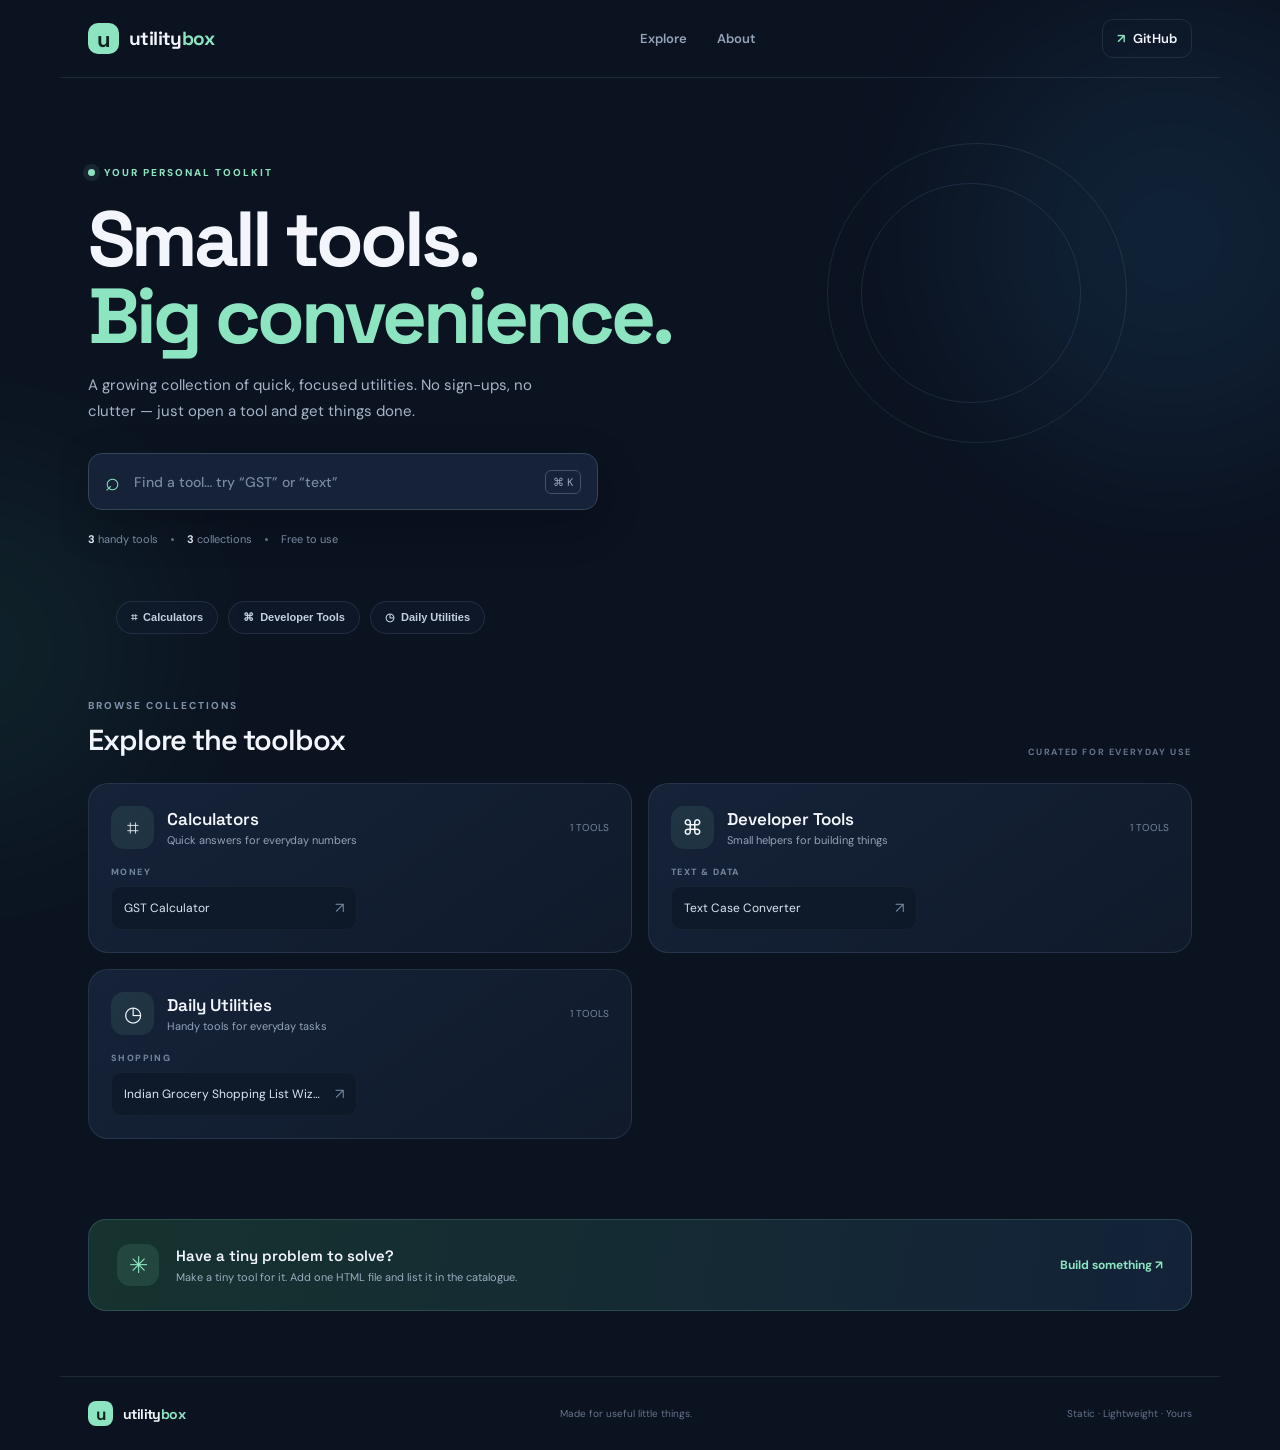
==== index.html @ 5e4638fd "Alpha Alpha" ====
<!doctype html>
<html lang="en">
<head>
  <meta charset="utf-8"><meta name="viewport" content="width=device-width,initial-scale=1">
  <meta name="theme-color" content="#101827">
  <title>UtilityBox — Small tools, big convenience</title>
  <link rel="preconnect" href="https://fonts.googleapis.com">
  <link rel="preconnect" href="https://fonts.gstatic.com" crossorigin>
  <link href="https://fonts.googleapis.com/css2?family=DM+Sans:wght@400;500;600;700;800&family=Space+Grotesk:wght@500;600;700&display=swap" rel="stylesheet">
  <link rel="stylesheet" href="assets/css/style.css">
</head>
<body>
  <div class="ambient ambient-one"></div><div class="ambient ambient-two"></div>
  <header class="topbar">
    <a class="brand" href="./"><span class="brand-mark">u</span><span>utility<span class="brand-accent">box</span></span></a>
    <nav><a href="#categories">Explore</a><a href="#about">About</a></nav>
    <a class="github-link" href="https://github.com/" target="_blank" rel="noreferrer"><span>↗</span> GitHub</a>
  </header>
  <main>
    <section class="hero">
      <div class="eyebrow"><span class="pulse"></span> YOUR PERSONAL TOOLKIT</div>
      <h1>Small tools.<br><span>Big convenience.</span></h1>
      <p class="hero-copy">A growing collection of quick, focused utilities. No sign-ups, no clutter — just open a tool and get things done.</p>
      <div class="search-wrap"><span class="search-icon">⌕</span><input id="search" type="search" placeholder="Find a tool… try “GST” or “text”" autocomplete="off"><kbd>⌘ K</kbd></div>
      <div class="hero-meta"><span><b id="tool-count">0</b> handy tools</span><i></i><span><b id="category-count">0</b> collections</span><i></i><span>Free to use</span></div>
      <div class="hero-orbit orbit-a"></div><div class="hero-orbit orbit-b"></div>
    </section>
    <section class="quick-row" id="quick-row"></section>
    <section class="section" id="categories">
      <div class="section-heading"><div><div class="eyebrow muted">BROWSE COLLECTIONS</div><h2>Explore the toolbox</h2></div><div class="view-label">CURATED FOR EVERYDAY USE</div></div>
      <div id="catalog" class="catalog"></div>
      <div id="empty" class="empty hidden"><div class="empty-icon">⌕</div><h3>No tools found</h3><p>Try another keyword or clear your search.</p></div>
    </section>
    <section class="bottom-banner" id="about"><div class="banner-icon">✳</div><div><h3>Have a tiny problem to solve?</h3><p>Make a tiny tool for it. Add one HTML file and list it in the catalogue.</p></div><a href="https://github.com/" target="_blank" rel="noreferrer">Build something ↗</a></section>
  </main>
  <footer><a class="brand footer-brand" href="./"><span class="brand-mark">u</span><span>utility<span class="brand-accent">box</span></span></a><span>Made for useful little things.</span><span>Static · Lightweight · Yours</span></footer>
  <script src="assets/js/catalog.js"></script><script src="assets/js/app.js"></script>
</body></html>
---- assets/css/style.css ----
:root{--bg:#0b1220;--panel:#111c2e;--panel2:#152238;--line:rgba(174,196,226,.12);--text:#f2f6fc;--muted:#93a3ba;--mint:#8ce4c0;--blue:#9bb8ff;--radius:20px}*{box-sizing:border-box}html{scroll-behavior:smooth}body{margin:0;background:var(--bg);color:var(--text);font-family:"DM Sans",sans-serif;overflow-x:hidden}.ambient{position:absolute;pointer-events:none;filter:blur(85px);opacity:.17;border-radius:50%;z-index:-1}.ambient-one{width:420px;height:420px;background:#286e9e;top:30px;right:-100px}.ambient-two{width:380px;height:380px;background:#236c59;top:460px;left:-220px}.topbar{height:78px;max-width:1160px;margin:auto;padding:0 28px;display:flex;align-items:center;justify-content:space-between;border-bottom:1px solid var(--line)}.brand{display:flex;align-items:center;gap:10px;color:var(--text);font:700 19px "Space Grotesk";text-decoration:none;letter-spacing:-.6px}.brand-mark{display:grid;place-items:center;width:31px;height:31px;border-radius:10px;background:var(--mint);color:#10251f;font-size:22px}.brand-accent{color:var(--mint)}nav{display:flex;gap:30px;margin-left:80px}nav a,.github-link{color:var(--muted);text-decoration:none;font-size:13px;font-weight:600}nav a:hover,.github-link:hover{color:var(--mint)}.github-link{border:1px solid var(--line);padding:10px 14px;border-radius:11px;color:var(--text)}.github-link span{color:var(--mint);margin-right:5px}.hero{max-width:1160px;margin:0 auto;padding:88px 28px 55px;position:relative;overflow:hidden}.eyebrow{font-size:10px;letter-spacing:2px;font-weight:800;color:var(--mint);display:flex;align-items:center;gap:9px}.pulse{width:7px;height:7px;background:var(--mint);border-radius:50%;box-shadow:0 0 0 5px #8ce4c018}h1{font:700 clamp(48px,7vw,78px)/.99 "Space Grotesk";letter-spacing:-4px;margin:22px 0 18px;position:relative;z-index:1}h1 span{color:var(--mint)}.hero-copy{color:#a7b5c9;max-width:490px;line-height:1.7;font-size:15px;margin:0 0 29px}.search-wrap{height:57px;max-width:510px;background:#152238;border:1px solid #34445d;border-radius:14px;display:flex;align-items:center;padding:0 16px;gap:12px;box-shadow:0 14px 45px #0003;position:relative;z-index:2}.search-icon{font-size:25px;color:var(--mint)}.search-wrap input{flex:1;min-width:0;background:transparent;border:0;outline:0;color:var(--text);font:500 14px "DM Sans"}.search-wrap input::placeholder{color:#7889a2}.search-wrap kbd{font:11px "DM Sans";color:#9baac0;border:1px solid #40516b;border-radius:6px;padding:4px 7px}.hero-meta{display:flex;gap:13px;align-items:center;margin-top:22px;color:#7f90a9;font-size:11px}.hero-meta b{color:#e9f1fb}.hero-meta i{height:3px;width:3px;background:#64748b;border-radius:50%}.hero-orbit{position:absolute;border:1px solid #9be5c51c;border-radius:50%;right:8%;top:65px;width:300px;height:300px}.orbit-b{right:12%;top:105px;width:220px;height:220px;border-color:#9bb8ff20}.quick-row{max-width:1104px;margin:0 auto 65px;padding:0 28px;display:flex;gap:10px;flex-wrap:wrap}.quick-chip{border:1px solid var(--line);background:#111c2e99;border-radius:99px;padding:9px 14px;color:#c4d0df;font-size:11px;font-weight:600;cursor:pointer;transition:.2s}.quick-chip:hover{border-color:#8ce4c077;color:var(--mint);transform:translateY(-2px)}.section{max-width:1160px;margin:auto;padding:0 28px 80px}.section-heading{display:flex;justify-content:space-between;align-items:end;margin-bottom:25px}.muted{color:#7f91a9}.section-heading h2{font:600 29px "Space Grotesk";letter-spacing:-1px;margin:9px 0 0}.view-label{color:#65758c;font-size:9px;letter-spacing:1.6px;font-weight:700}.catalog{display:grid;grid-template-columns:repeat(2,minmax(0,1fr));gap:16px}.category-card{background:linear-gradient(145deg,#152238,#101a2b);border:1px solid var(--line);border-radius:var(--radius);padding:22px;min-width:0;transition:.2s}.category-card:hover{border-color:#8ce4c044;transform:translateY(-2px)}.category-top{display:flex;align-items:center;gap:13px;margin-bottom:17px}.category-icon{width:43px;height:43px;border-radius:13px;display:grid;place-items:center;font-size:21px;background:#8ce4c018}.category-top h3{font:600 17px "Space Grotesk";margin:0 0 3px}.category-top p{font-size:11px;color:var(--muted);margin:0}.tool-count{margin-left:auto;color:#7587a0;font-size:10px}.subcategory{margin-top:16px}.subcategory-title{font-size:9px;color:#74869e;letter-spacing:1.4px;font-weight:800;margin-bottom:8px}.tool-list{display:grid;grid-template-columns:repeat(2,minmax(0,1fr));gap:7px}.tool-link{display:flex;align-items:center;justify-content:space-between;gap:8px;background:#0d1727a8;border:1px solid #ffffff08;border-radius:10px;padding:11px 12px;color:#dce6f3;text-decoration:none;font-size:12px;min-width:0;transition:.18s}.tool-link span:first-child{overflow:hidden;text-overflow:ellipsis;white-space:nowrap}.tool-link .arrow{color:#70849d;font-size:15px}.tool-link:hover{background:#1a2b40;border-color:#8ce4c044;color:var(--mint)}.tool-link:hover .arrow{color:var(--mint)}.empty{text-align:center;padding:55px 15px;color:var(--muted)}.empty-icon{font-size:35px;color:var(--mint)}.empty h3{color:var(--text);margin-bottom:4px}.empty p{font-size:13px}.hidden{display:none!important}.bottom-banner{max-width:1104px;margin:0 auto 65px;padding:24px 28px;border:1px solid #8ce4c02b;border-radius:18px;background:linear-gradient(100deg,#16332f,#132238);display:flex;align-items:center;gap:17px}.banner-icon{width:42px;height:42px;display:grid;place-items:center;background:#8ce4c01c;color:var(--mint);border-radius:13px;font-size:23px}.bottom-banner h3{font:600 15px "Space Grotesk";margin:0 0 5px}.bottom-banner p{margin:0;color:#9aadc0;font-size:11px}.bottom-banner a{margin-left:auto;white-space:nowrap;color:var(--mint);font-size:12px;font-weight:700;text-decoration:none}footer{border-top:1px solid var(--line);max-width:1160px;margin:auto;padding:24px 28px;display:flex;align-items:center;justify-content:space-between;color:#65758c;font-size:10px}.footer-brand{font-size:14px}.footer-brand .brand-mark{width:25px;height:25px;font-size:17px;border-radius:8px}@media(max-width:700px){.topbar{height:66px;padding:0 19px}nav{display:none}.hero{padding:67px 20px 45px}h1{letter-spacing:-2.5px}.hero-orbit{right:-140px;opacity:.5}.quick-row{padding:0 20px;margin-bottom:48px}.section{padding:0 20px 55px}.catalog{grid-template-columns:1fr}.section-heading{align-items:start;gap:12px}.view-label{display:none}.bottom-banner{margin:0 20px 45px;align-items:flex-start;flex-wrap:wrap;padding:20px}.bottom-banner a{margin-left:59px}footer{padding:22px 20px;gap:12px;flex-wrap:wrap}footer>span:last-child{display:none}.tool-list{grid-template-columns:1fr 1fr}}@media(max-width:390px){.tool-list{grid-template-columns:1fr}.hero-meta{gap:8px;font-size:10px}}
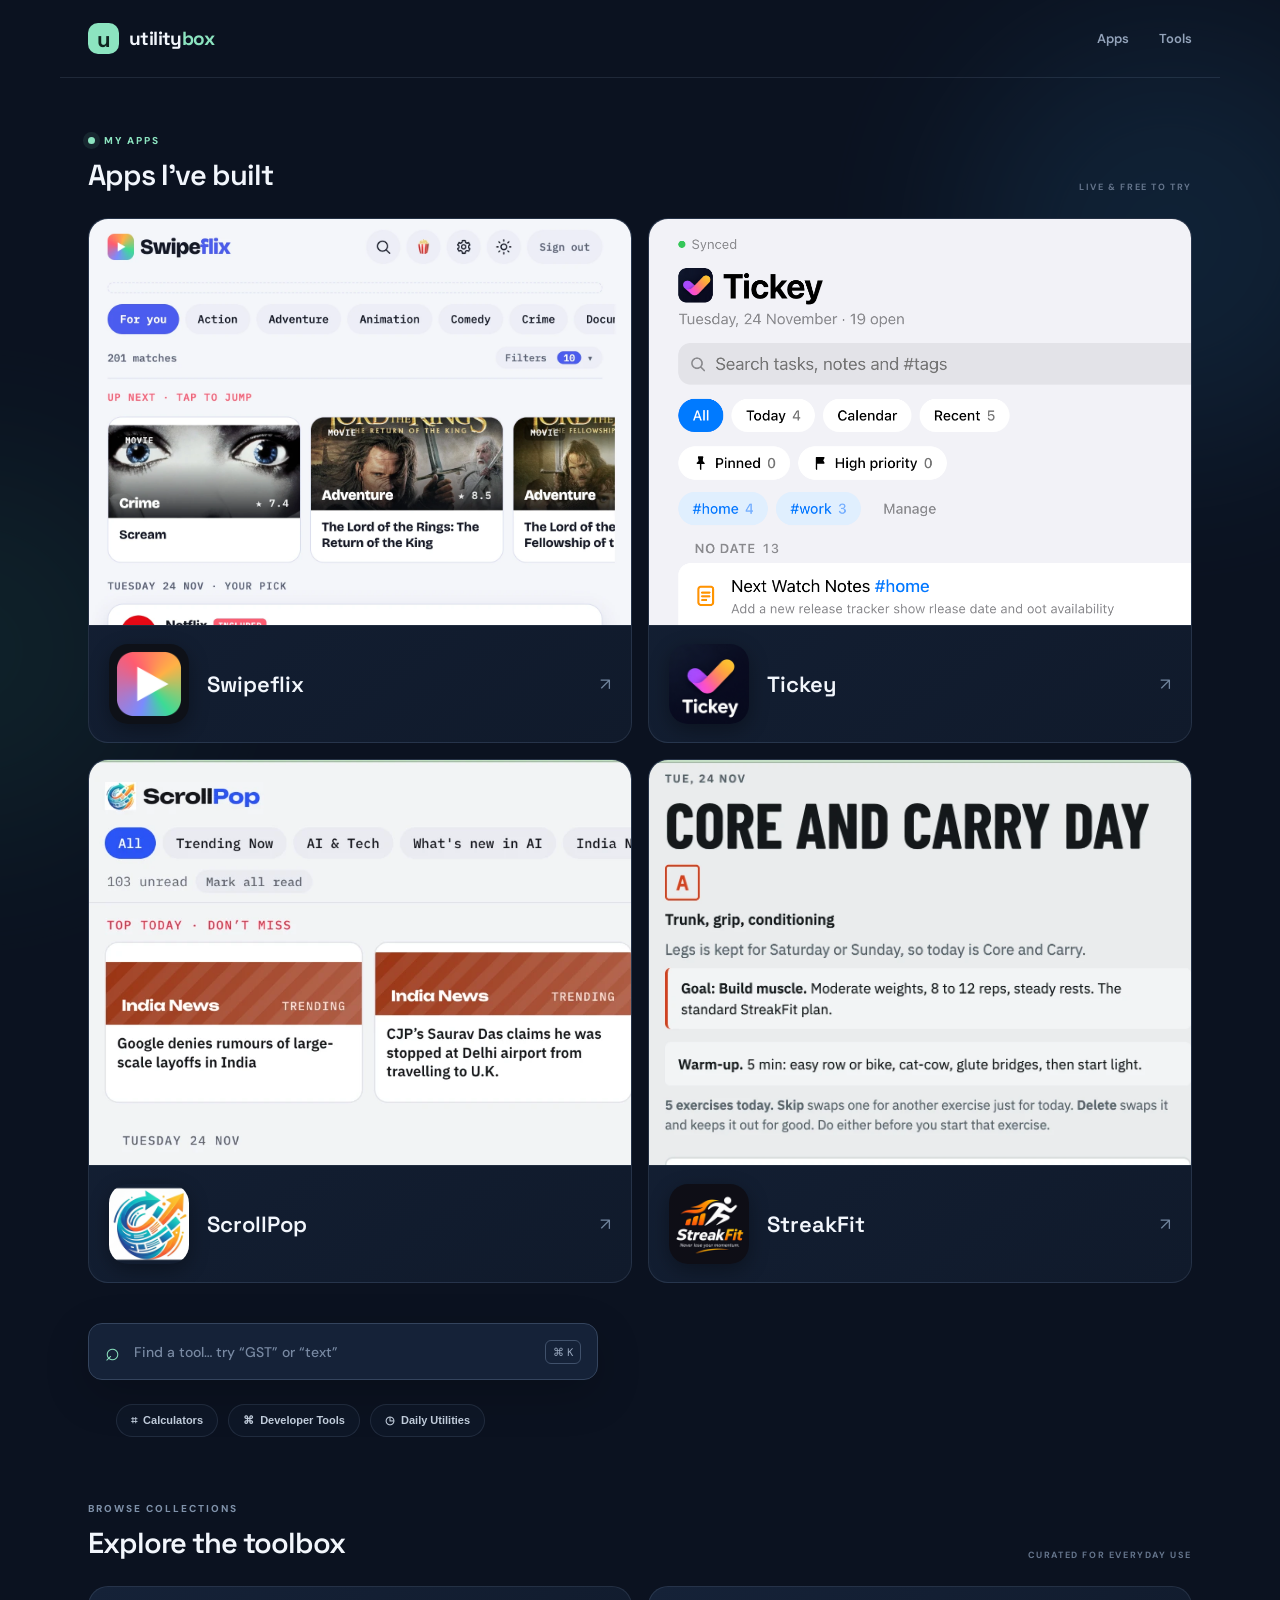
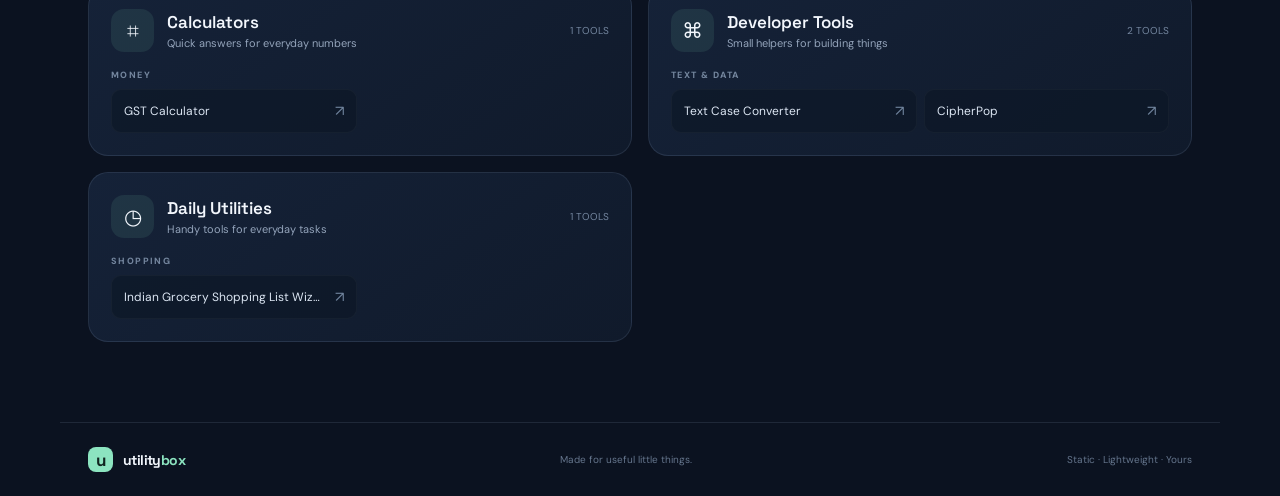
==== commit c5cc4237: "Added Apps Added Apps" ====
--- a/index.html
+++ b/index.html
@@ -13,26 +13,24 @@
   <div class="ambient ambient-one"></div><div class="ambient ambient-two"></div>
   <header class="topbar">
     <a class="brand" href="./"><span class="brand-mark">u</span><span>utility<span class="brand-accent">box</span></span></a>
-    <nav><a href="#categories">Explore</a><a href="#about">About</a></nav>
-    <a class="github-link" href="https://github.com/" target="_blank" rel="noreferrer"><span>↗</span> GitHub</a>
+    <nav><a href="#apps">Apps</a><a href="#categories">Tools</a>
+      <!-- <a href="#about">About</a></nav>
+    <a class="github-link" href="https://github.com/" target="_blank" rel="noreferrer"><span>↗</span> GitHub</a> -->
   </header>
   <main>
-    <section class="hero">
-      <div class="eyebrow"><span class="pulse"></span> YOUR PERSONAL TOOLKIT</div>
-      <h1>Small tools.<br><span>Big convenience.</span></h1>
-      <p class="hero-copy">A growing collection of quick, focused utilities. No sign-ups, no clutter — just open a tool and get things done.</p>
-      <div class="search-wrap"><span class="search-icon">⌕</span><input id="search" type="search" placeholder="Find a tool… try “GST” or “text”" autocomplete="off"><kbd>⌘ K</kbd></div>
-      <div class="hero-meta"><span><b id="tool-count">0</b> handy tools</span><i></i><span><b id="category-count">0</b> collections</span><i></i><span>Free to use</span></div>
-      <div class="hero-orbit orbit-a"></div><div class="hero-orbit orbit-b"></div>
+    <section class="section gallery" id="apps">
+      <div class="section-heading"><div><div class="eyebrow"><span class="pulse"></span> MY APPS</div><h2>Apps I've built</h2></div><div class="view-label">LIVE &amp; FREE TO TRY</div></div>
+      <div class="app-grid" id="app-grid"></div>
     </section>
+    <section class="section search-section"><div class="search-wrap"><span class="search-icon">⌕</span><input id="search" type="search" placeholder="Find a tool… try “GST” or “text”" autocomplete="off"><kbd>⌘ K</kbd></div></section>
     <section class="quick-row" id="quick-row"></section>
     <section class="section" id="categories">
       <div class="section-heading"><div><div class="eyebrow muted">BROWSE COLLECTIONS</div><h2>Explore the toolbox</h2></div><div class="view-label">CURATED FOR EVERYDAY USE</div></div>
       <div id="catalog" class="catalog"></div>
       <div id="empty" class="empty hidden"><div class="empty-icon">⌕</div><h3>No tools found</h3><p>Try another keyword or clear your search.</p></div>
     </section>
-    <section class="bottom-banner" id="about"><div class="banner-icon">✳</div><div><h3>Have a tiny problem to solve?</h3><p>Make a tiny tool for it. Add one HTML file and list it in the catalogue.</p></div><a href="https://github.com/" target="_blank" rel="noreferrer">Build something ↗</a></section>
+    <!-- <section class="bottom-banner" id="about"><div class="banner-icon">✳</div><div><h3>Have a tiny problem to solve?</h3><p>Make a tiny tool for it. Add one HTML file and list it in the catalogue.</p></div><a href="https://github.com/" target="_blank" rel="noreferrer">Build something ↗</a></section> -->
   </main>
   <footer><a class="brand footer-brand" href="./"><span class="brand-mark">u</span><span>utility<span class="brand-accent">box</span></span></a><span>Made for useful little things.</span><span>Static · Lightweight · Yours</span></footer>
-  <script src="assets/js/catalog.js"></script><script src="assets/js/app.js"></script>
+  <script src="assets/js/apps.js"></script><script src="assets/js/catalog.js"></script><script src="assets/js/app.js"></script>
 </body></html>
--- a/assets/css/style.css
+++ b/assets/css/style.css
@@ -1 +1 @@
-:root{--bg:#0b1220;--panel:#111c2e;--panel2:#152238;--line:rgba(174,196,226,.12);--text:#f2f6fc;--muted:#93a3ba;--mint:#8ce4c0;--blue:#9bb8ff;--radius:20px}*{box-sizing:border-box}html{scroll-behavior:smooth}body{margin:0;background:var(--bg);color:var(--text);font-family:"DM Sans",sans-serif;overflow-x:hidden}.ambient{position:absolute;pointer-events:none;filter:blur(85px);opacity:.17;border-radius:50%;z-index:-1}.ambient-one{width:420px;height:420px;background:#286e9e;top:30px;right:-100px}.ambient-two{width:380px;height:380px;background:#236c59;top:460px;left:-220px}.topbar{height:78px;max-width:1160px;margin:auto;padding:0 28px;display:flex;align-items:center;justify-content:space-between;border-bottom:1px solid var(--line)}.brand{display:flex;align-items:center;gap:10px;color:var(--text);font:700 19px "Space Grotesk";text-decoration:none;letter-spacing:-.6px}.brand-mark{display:grid;place-items:center;width:31px;height:31px;border-radius:10px;background:var(--mint);color:#10251f;font-size:22px}.brand-accent{color:var(--mint)}nav{display:flex;gap:30px;margin-left:80px}nav a,.github-link{color:var(--muted);text-decoration:none;font-size:13px;font-weight:600}nav a:hover,.github-link:hover{color:var(--mint)}.github-link{border:1px solid var(--line);padding:10px 14px;border-radius:11px;color:var(--text)}.github-link span{color:var(--mint);margin-right:5px}.hero{max-width:1160px;margin:0 auto;padding:88px 28px 55px;position:relative;overflow:hidden}.eyebrow{font-size:10px;letter-spacing:2px;font-weight:800;color:var(--mint);display:flex;align-items:center;gap:9px}.pulse{width:7px;height:7px;background:var(--mint);border-radius:50%;box-shadow:0 0 0 5px #8ce4c018}h1{font:700 clamp(48px,7vw,78px)/.99 "Space Grotesk";letter-spacing:-4px;margin:22px 0 18px;position:relative;z-index:1}h1 span{color:var(--mint)}.hero-copy{color:#a7b5c9;max-width:490px;line-height:1.7;font-size:15px;margin:0 0 29px}.search-wrap{height:57px;max-width:510px;background:#152238;border:1px solid #34445d;border-radius:14px;display:flex;align-items:center;padding:0 16px;gap:12px;box-shadow:0 14px 45px #0003;position:relative;z-index:2}.search-icon{font-size:25px;color:var(--mint)}.search-wrap input{flex:1;min-width:0;background:transparent;border:0;outline:0;color:var(--text);font:500 14px "DM Sans"}.search-wrap input::placeholder{color:#7889a2}.search-wrap kbd{font:11px "DM Sans";color:#9baac0;border:1px solid #40516b;border-radius:6px;padding:4px 7px}.hero-meta{display:flex;gap:13px;align-items:center;margin-top:22px;color:#7f90a9;font-size:11px}.hero-meta b{color:#e9f1fb}.hero-meta i{height:3px;width:3px;background:#64748b;border-radius:50%}.hero-orbit{position:absolute;border:1px solid #9be5c51c;border-radius:50%;right:8%;top:65px;width:300px;height:300px}.orbit-b{right:12%;top:105px;width:220px;height:220px;border-color:#9bb8ff20}.quick-row{max-width:1104px;margin:0 auto 65px;padding:0 28px;display:flex;gap:10px;flex-wrap:wrap}.quick-chip{border:1px solid var(--line);background:#111c2e99;border-radius:99px;padding:9px 14px;color:#c4d0df;font-size:11px;font-weight:600;cursor:pointer;transition:.2s}.quick-chip:hover{border-color:#8ce4c077;color:var(--mint);transform:translateY(-2px)}.section{max-width:1160px;margin:auto;padding:0 28px 80px}.section-heading{display:flex;justify-content:space-between;align-items:end;margin-bottom:25px}.muted{color:#7f91a9}.section-heading h2{font:600 29px "Space Grotesk";letter-spacing:-1px;margin:9px 0 0}.view-label{color:#65758c;font-size:9px;letter-spacing:1.6px;font-weight:700}.catalog{display:grid;grid-template-columns:repeat(2,minmax(0,1fr));gap:16px}.category-card{background:linear-gradient(145deg,#152238,#101a2b);border:1px solid var(--line);border-radius:var(--radius);padding:22px;min-width:0;transition:.2s}.category-card:hover{border-color:#8ce4c044;transform:translateY(-2px)}.category-top{display:flex;align-items:center;gap:13px;margin-bottom:17px}.category-icon{width:43px;height:43px;border-radius:13px;display:grid;place-items:center;font-size:21px;background:#8ce4c018}.category-top h3{font:600 17px "Space Grotesk";margin:0 0 3px}.category-top p{font-size:11px;color:var(--muted);margin:0}.tool-count{margin-left:auto;color:#7587a0;font-size:10px}.subcategory{margin-top:16px}.subcategory-title{font-size:9px;color:#74869e;letter-spacing:1.4px;font-weight:800;margin-bottom:8px}.tool-list{display:grid;grid-template-columns:repeat(2,minmax(0,1fr));gap:7px}.tool-link{display:flex;align-items:center;justify-content:space-between;gap:8px;background:#0d1727a8;border:1px solid #ffffff08;border-radius:10px;padding:11px 12px;color:#dce6f3;text-decoration:none;font-size:12px;min-width:0;transition:.18s}.tool-link span:first-child{overflow:hidden;text-overflow:ellipsis;white-space:nowrap}.tool-link .arrow{color:#70849d;font-size:15px}.tool-link:hover{background:#1a2b40;border-color:#8ce4c044;color:var(--mint)}.tool-link:hover .arrow{color:var(--mint)}.empty{text-align:center;padding:55px 15px;color:var(--muted)}.empty-icon{font-size:35px;color:var(--mint)}.empty h3{color:var(--text);margin-bottom:4px}.empty p{font-size:13px}.hidden{display:none!important}.bottom-banner{max-width:1104px;margin:0 auto 65px;padding:24px 28px;border:1px solid #8ce4c02b;border-radius:18px;background:linear-gradient(100deg,#16332f,#132238);display:flex;align-items:center;gap:17px}.banner-icon{width:42px;height:42px;display:grid;place-items:center;background:#8ce4c01c;color:var(--mint);border-radius:13px;font-size:23px}.bottom-banner h3{font:600 15px "Space Grotesk";margin:0 0 5px}.bottom-banner p{margin:0;color:#9aadc0;font-size:11px}.bottom-banner a{margin-left:auto;white-space:nowrap;color:var(--mint);font-size:12px;font-weight:700;text-decoration:none}footer{border-top:1px solid var(--line);max-width:1160px;margin:auto;padding:24px 28px;display:flex;align-items:center;justify-content:space-between;color:#65758c;font-size:10px}.footer-brand{font-size:14px}.footer-brand .brand-mark{width:25px;height:25px;font-size:17px;border-radius:8px}@media(max-width:700px){.topbar{height:66px;padding:0 19px}nav{display:none}.hero{padding:67px 20px 45px}h1{letter-spacing:-2.5px}.hero-orbit{right:-140px;opacity:.5}.quick-row{padding:0 20px;margin-bottom:48px}.section{padding:0 20px 55px}.catalog{grid-template-columns:1fr}.section-heading{align-items:start;gap:12px}.view-label{display:none}.bottom-banner{margin:0 20px 45px;align-items:flex-start;flex-wrap:wrap;padding:20px}.bottom-banner a{margin-left:59px}footer{padding:22px 20px;gap:12px;flex-wrap:wrap}footer>span:last-child{display:none}.tool-list{grid-template-columns:1fr 1fr}}@media(max-width:390px){.tool-list{grid-template-columns:1fr}.hero-meta{gap:8px;font-size:10px}}+:root{--bg:#0b1220;--panel:#111c2e;--panel2:#152238;--line:rgba(174,196,226,.12);--text:#f2f6fc;--muted:#93a3ba;--mint:#8ce4c0;--blue:#9bb8ff;--radius:20px}*{box-sizing:border-box}html{scroll-behavior:smooth}body{margin:0;background:var(--bg);color:var(--text);font-family:"DM Sans",sans-serif;overflow-x:hidden}.ambient{position:absolute;pointer-events:none;filter:blur(85px);opacity:.17;border-radius:50%;z-index:-1}.ambient-one{width:420px;height:420px;background:#286e9e;top:30px;right:-100px}.ambient-two{width:380px;height:380px;background:#236c59;top:460px;left:-220px}.topbar{height:78px;max-width:1160px;margin:auto;padding:0 28px;display:flex;align-items:center;justify-content:space-between;border-bottom:1px solid var(--line)}.brand{display:flex;align-items:center;gap:10px;color:var(--text);font:700 19px "Space Grotesk";text-decoration:none;letter-spacing:-.6px}.brand-mark{display:grid;place-items:center;width:31px;height:31px;border-radius:10px;background:var(--mint);color:#10251f;font-size:22px}.brand-accent{color:var(--mint)}nav{display:flex;gap:30px;margin-left:80px}nav a,.github-link{color:var(--muted);text-decoration:none;font-size:13px;font-weight:600}nav a:hover,.github-link:hover{color:var(--mint)}.github-link{border:1px solid var(--line);padding:10px 14px;border-radius:11px;color:var(--text)}.github-link span{color:var(--mint);margin-right:5px}.hero{max-width:1160px;margin:0 auto;padding:88px 28px 55px;position:relative;overflow:hidden}.eyebrow{font-size:10px;letter-spacing:2px;font-weight:800;color:var(--mint);display:flex;align-items:center;gap:9px}.pulse{width:7px;height:7px;background:var(--mint);border-radius:50%;box-shadow:0 0 0 5px #8ce4c018}h1{font:700 clamp(48px,7vw,78px)/.99 "Space Grotesk";letter-spacing:-4px;margin:22px 0 18px;position:relative;z-index:1}h1 span{color:var(--mint)}.hero-copy{color:#a7b5c9;max-width:490px;line-height:1.7;font-size:15px;margin:0 0 29px}.search-wrap{height:57px;max-width:510px;background:#152238;border:1px solid #34445d;border-radius:14px;display:flex;align-items:center;padding:0 16px;gap:12px;box-shadow:0 14px 45px #0003;position:relative;z-index:2}.search-icon{font-size:25px;color:var(--mint)}.search-wrap input{flex:1;min-width:0;background:transparent;border:0;outline:0;color:var(--text);font:500 14px "DM Sans"}.search-wrap input::placeholder{color:#7889a2}.search-wrap kbd{font:11px "DM Sans";color:#9baac0;border:1px solid #40516b;border-radius:6px;padding:4px 7px}.hero-meta{display:flex;gap:13px;align-items:center;margin-top:22px;color:#7f90a9;font-size:11px}.hero-meta b{color:#e9f1fb}.hero-meta i{height:3px;width:3px;background:#64748b;border-radius:50%}.hero-orbit{position:absolute;border:1px solid #9be5c51c;border-radius:50%;right:8%;top:65px;width:300px;height:300px}.orbit-b{right:12%;top:105px;width:220px;height:220px;border-color:#9bb8ff20}.quick-row{max-width:1104px;margin:0 auto 65px;padding:0 28px;display:flex;gap:10px;flex-wrap:wrap}.quick-chip{border:1px solid var(--line);background:#111c2e99;border-radius:99px;padding:9px 14px;color:#c4d0df;font-size:11px;font-weight:600;cursor:pointer;transition:.2s}.quick-chip:hover{border-color:#8ce4c077;color:var(--mint);transform:translateY(-2px)}.section{max-width:1160px;margin:auto;padding:0 28px 80px}.section-heading{display:flex;justify-content:space-between;align-items:end;margin-bottom:25px}.muted{color:#7f91a9}.section-heading h2{font:600 29px "Space Grotesk";letter-spacing:-1px;margin:9px 0 0}.view-label{color:#65758c;font-size:9px;letter-spacing:1.6px;font-weight:700}.catalog{display:grid;grid-template-columns:repeat(2,minmax(0,1fr));gap:16px}.category-card{background:linear-gradient(145deg,#152238,#101a2b);border:1px solid var(--line);border-radius:var(--radius);padding:22px;min-width:0;transition:.2s}.category-card:hover{border-color:#8ce4c044;transform:translateY(-2px)}.category-top{display:flex;align-items:center;gap:13px;margin-bottom:17px}.category-icon{width:43px;height:43px;border-radius:13px;display:grid;place-items:center;font-size:21px;background:#8ce4c018}.category-top h3{font:600 17px "Space Grotesk";margin:0 0 3px}.category-top p{font-size:11px;color:var(--muted);margin:0}.tool-count{margin-left:auto;color:#7587a0;font-size:10px}.subcategory{margin-top:16px}.subcategory-title{font-size:9px;color:#74869e;letter-spacing:1.4px;font-weight:800;margin-bottom:8px}.tool-list{display:grid;grid-template-columns:repeat(2,minmax(0,1fr));gap:7px}.tool-link{display:flex;align-items:center;justify-content:space-between;gap:8px;background:#0d1727a8;border:1px solid #ffffff08;border-radius:10px;padding:11px 12px;color:#dce6f3;text-decoration:none;font-size:12px;min-width:0;transition:.18s}.tool-link span:first-child{overflow:hidden;text-overflow:ellipsis;white-space:nowrap}.tool-link .arrow{color:#70849d;font-size:15px}.tool-link:hover{background:#1a2b40;border-color:#8ce4c044;color:var(--mint)}.tool-link:hover .arrow{color:var(--mint)}.empty{text-align:center;padding:55px 15px;color:var(--muted)}.empty-icon{font-size:35px;color:var(--mint)}.empty h3{color:var(--text);margin-bottom:4px}.empty p{font-size:13px}.hidden{display:none!important}.bottom-banner{max-width:1104px;margin:0 auto 65px;padding:24px 28px;border:1px solid #8ce4c02b;border-radius:18px;background:linear-gradient(100deg,#16332f,#132238);display:flex;align-items:center;gap:17px}.banner-icon{width:42px;height:42px;display:grid;place-items:center;background:#8ce4c01c;color:var(--mint);border-radius:13px;font-size:23px}.bottom-banner h3{font:600 15px "Space Grotesk";margin:0 0 5px}.bottom-banner p{margin:0;color:#9aadc0;font-size:11px}.bottom-banner a{margin-left:auto;white-space:nowrap;color:var(--mint);font-size:12px;font-weight:700;text-decoration:none}footer{border-top:1px solid var(--line);max-width:1160px;margin:auto;padding:24px 28px;display:flex;align-items:center;justify-content:space-between;color:#65758c;font-size:10px}.footer-brand{font-size:14px}.footer-brand .brand-mark{width:25px;height:25px;font-size:17px;border-radius:8px}.gallery{padding-top:56px;padding-bottom:40px}.app-grid{display:grid;grid-template-columns:repeat(2,minmax(0,1fr));gap:16px}.app-card{display:block;background:linear-gradient(145deg,#152238,#101a2b);border:1px solid var(--line);border-radius:var(--radius);overflow:hidden;color:var(--text);text-decoration:none;transition:.2s}.app-card:hover{border-color:#8ce4c055;transform:translateY(-3px)}.app-shot{aspect-ratio:4/3;overflow:hidden;background:#0d1727;border-bottom:1px solid var(--line)}.app-shot img{width:100%;height:100%;object-fit:cover;display:block;transition:transform .4s}.app-card:hover .app-shot img{transform:scale(1.03)}.app-info{display:flex;align-items:center;gap:18px;padding:18px 20px}.app-logo{width:80px;height:80px;border-radius:19px;box-shadow:0 6px 20px #0005;object-fit:cover}.app-info h3{font:600 22px "Space Grotesk";margin:0}.app-info .arrow{margin-left:auto;color:#70849d;font-size:17px}.app-card:hover .arrow{color:var(--mint)}.search-section{padding-bottom:24px}@media(max-width:700px){.app-grid{grid-template-columns:1fr}.app-logo{width:72px;height:72px;border-radius:17px}.gallery{padding-top:36px}.topbar{height:66px;padding:0 19px}nav{display:none}.hero{padding:67px 20px 45px}h1{letter-spacing:-2.5px}.hero-orbit{right:-140px;opacity:.5}.quick-row{padding:0 20px;margin-bottom:48px}.section{padding:0 20px 55px}.catalog{grid-template-columns:1fr}.section-heading{align-items:start;gap:12px}.view-label{display:none}.bottom-banner{margin:0 20px 45px;align-items:flex-start;flex-wrap:wrap;padding:20px}.bottom-banner a{margin-left:59px}footer{padding:22px 20px;gap:12px;flex-wrap:wrap}footer>span:last-child{display:none}.tool-list{grid-template-columns:1fr 1fr}}@media(max-width:390px){.tool-list{grid-template-columns:1fr}.hero-meta{gap:8px;font-size:10px}}
